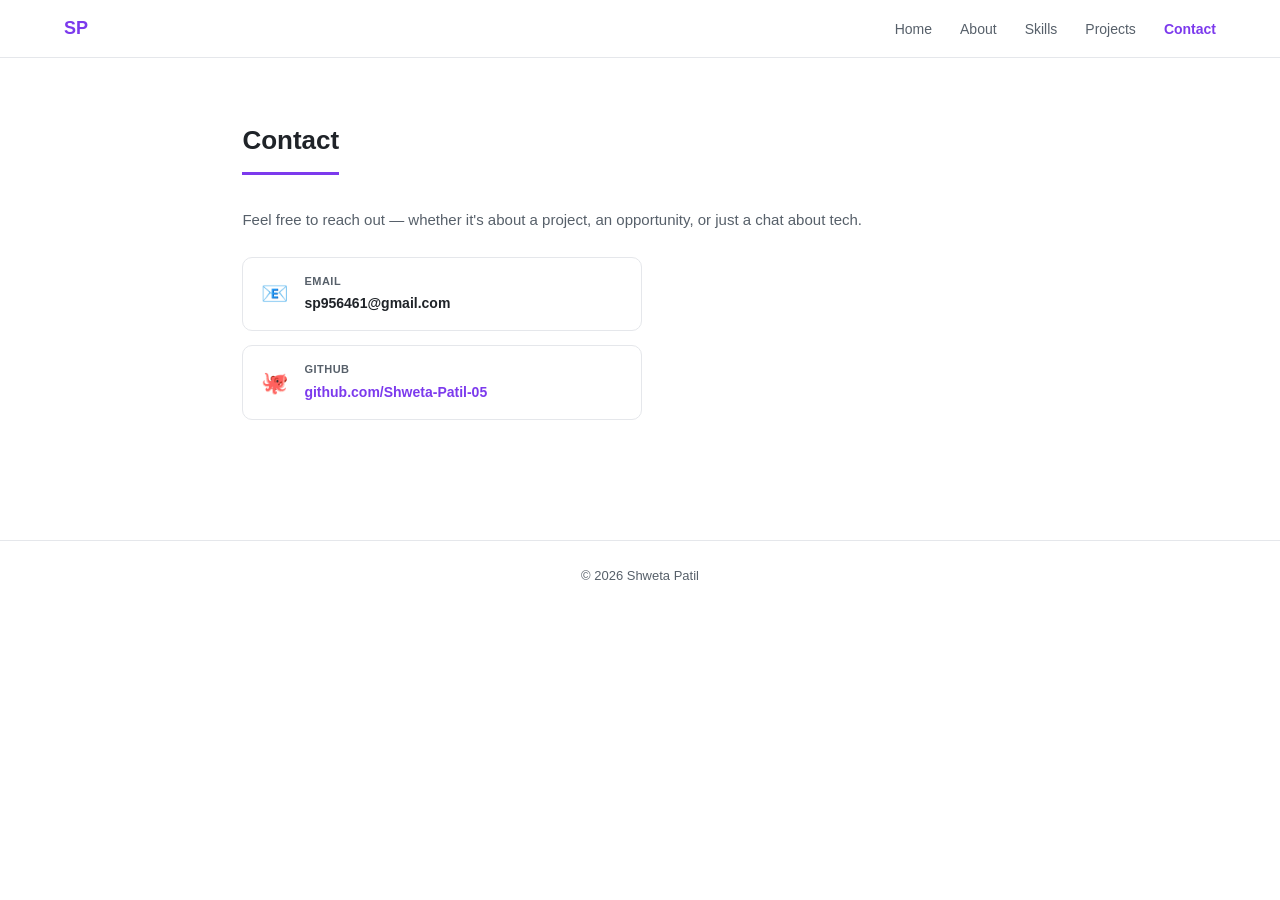
==== contact.html @ 14ac80b7 "added css and certificates" ====
<!DOCTYPE html>
<html lang="en">
<head>
  <meta charset="UTF-8" />
  <meta name="viewport" content="width=device-width, initial-scale=1.0"/>
  <title>Contact - Shweta Patil</title>
  <link rel="stylesheet" href="style.css" />
</head>
<body>

  <nav>
    <span class="logo">SP</span>
    <ul>
      <li><a href="index.html">Home</a></li>
      <li><a href="about.html">About</a></li>
      <li><a href="skills.html">Skills</a></li>
      <li><a href="projects.html">Projects</a></li>
      <li><a href="contact.html" class="active">Contact</a></li>
    </ul>
  </nav>

  <main class="page">
    <h2>Contact</h2>
    <p class="muted">Feel free to reach out — whether it's about a project, an opportunity, or just a chat about tech.</p>

    <div class="contact-list">
      <div class="contact-item">
        <span>📧</span>
        <div>
          <strong>Email</strong>
          <p>sp956461@gmail.com</p>
        </div>
      </div>
      <div class="contact-item">
        <span>🐙</span>
        <div>
          <strong>GitHub</strong>
          <p><a href="https://github.com/Shweta-Patil-05" target="_blank" style="color: #7c3aed;">github.com/Shweta-Patil-05</a></p>
        </div>
      </div>
    </div>
  </main>

  <footer>
    <p>© 2026 Shweta Patil</p>
  </footer>

</body>
</html>
---- style.css ----
* {
  box-sizing: border-box;
  margin: 0;
  padding: 0;
}

body {
  font-family: -apple-system, "Segoe UI", sans-serif;
  font-size: 15px;
  line-height: 1.7;
  color: #1f2328;
  background: #fff;
}

a {
  text-decoration: none;
  color: inherit;
}

ul {
  list-style: none;
}

/* Nav */
nav {
  display: flex;
  align-items: center;
  justify-content: space-between;
  padding: 0 5%;
  height: 58px;
  border-bottom: 1px solid #e5e7eb;
  position: sticky;
  top: 0;
  background: #fff;
  z-index: 10;
}

.logo {
  font-weight: 800;
  font-size: 18px;
  color: #7c3aed;
}

nav ul {
  display: flex;
  gap: 28px;
}

nav ul a {
  font-size: 14px;
  color: #57606a;
}

nav ul a:hover,
nav ul a.active {
  color: #7c3aed;
  font-weight: 600;
}

/* Hero */
.hero {
  display: flex;
  align-items: center;
  justify-content: space-between;
  padding: 80px 8%;
  min-height: 88vh;
  gap: 40px;
  background: #faf5ff;
}

.hero h1 {
  font-size: clamp(36px, 5vw, 58px);
  font-weight: 800;
  margin: 8px 0 10px;
}

.hero p {
  color: #57606a;
}

.hero .sub {
  font-size: 18px;
  font-weight: 600;
  color: #7c3aed;
  margin-bottom: 4px;
}

.btns {
  display: flex;
  gap: 12px;
  margin-top: 28px;
  flex-wrap: wrap;
}

.btn {
  padding: 10px 24px;
  border-radius: 8px;
  font-size: 14px;
  font-weight: 600;
  background: #7c3aed;
  color: #fff;
  border: 2px solid #7c3aed;
}

.btn:hover {
  background: #6d28d9;
  border-color: #6d28d9;
}

.btn.outline {
  background: transparent;
  color: #7c3aed;
}

.btn.outline:hover {
  background: #ede9fe;
}

.avatar {
  width: 200px;
  height: 200px;
  border-radius: 50%;
  border: 4px solid #7c3aed;
  background: #ede9fe;
  display: flex;
  align-items: center;
  justify-content: center;
  font-size: 60px;
  font-weight: 800;
  color: #7c3aed;
  flex-shrink: 0;
}

/* Page sections */
.page {
  padding: 60px 8%;
  max-width: 1000px;
  margin: 0 auto;
}

.page h2 {
  font-size: 26px;
  font-weight: 800;
  margin-bottom: 32px;
  padding-bottom: 10px;
  border-bottom: 3px solid #7c3aed;
  display: inline-block;
}

.muted {
  color: #57606a;
}

/* About cards */
.cards {
  display: grid;
  grid-template-columns: repeat(auto-fit, minmax(210px, 1fr));
  gap: 16px;
  margin-bottom: 40px;
}

.card {
  border: 1px solid #e5e7eb;
  border-radius: 10px;
  padding: 20px;
}

.card:hover {
  border-color: #7c3aed;
}

.card h3 {
  font-size: 14px;
  font-weight: 700;
  margin-bottom: 8px;
}

.card p {
  font-size: 13.5px;
  color: #57606a;
}

/* Tags */
.tags-section h3 {
  font-size: 15px;
  font-weight: 700;
  margin-bottom: 12px;
}

.tags {
  display: flex;
  flex-wrap: wrap;
  gap: 8px;
}

.tags span {
  background: #ede9fe;
  color: #7c3aed;
  font-size: 13px;
  font-weight: 600;
  padding: 4px 14px;
  border-radius: 20px;
}

.tags.learning span {
  background: #eff6ff;
  color: #3b82f6;
}

/* Certificates */
.cert-grid {
  display: grid;
  grid-template-columns: repeat(auto-fit, minmax(240px, 1fr));
  gap: 16px;
}

.cert-card {
  border: 1px solid #e5e7eb;
  border-radius: 10px;
  padding: 18px 20px;
  overflow: hidden;
}

.cert-img {
  width: 100%;
  border-radius: 6px;
  margin-bottom: 12px;
  display: block;
}

.cert-card:hover {
  border-color: #7c3aed;
}

.cert-issuer {
  font-size: 11px;
  font-weight: 700;
  text-transform: uppercase;
  letter-spacing: 0.5px;
  color: #57606a;
  margin-bottom: 6px;
}

.cert-name {
  font-size: 14px;
  font-weight: 600;
  color: #1f2328;
  margin-bottom: 6px;
}

.cert-meta {
  font-size: 12px;
  color: #57606a;
}

/* Skills */
.skill-groups {
  display: grid;
  grid-template-columns: repeat(auto-fit, minmax(260px, 1fr));
  gap: 24px;
}

.skill-group {
  border: 1px solid #e5e7eb;
  border-radius: 10px;
  padding: 20px;
}

.skill-group h3 {
  font-size: 13px;
  font-weight: 700;
  text-transform: uppercase;
  letter-spacing: 0.6px;
  color: #7c3aed;
  margin-bottom: 16px;
}

.bar-item {
  margin-bottom: 12px;
}

.bar-item span {
  display: block;
  font-size: 13.5px;
  margin-bottom: 5px;
}

.bar {
  height: 6px;
  background: #e5e7eb;
  border-radius: 4px;
  overflow: hidden;
}

.bar div {
  height: 100%;
  background: linear-gradient(90deg, #7c3aed, #3b82f6);
  border-radius: 4px;
}

/* Projects */
.projects {
  display: grid;
  grid-template-columns: repeat(auto-fit, minmax(280px, 1fr));
  gap: 20px;
}

.project {
  border: 1px solid #e5e7eb;
  border-radius: 12px;
  padding: 24px;
}

.project:hover {
  border-color: #7c3aed;
}

.project-top {
  display: flex;
  align-items: center;
  justify-content: space-between;
  margin-bottom: 12px;
  flex-wrap: wrap;
  gap: 8px;
}

.icon {
  font-size: 28px;
}

.tech-tags {
  display: flex;
  flex-wrap: wrap;
  gap: 6px;
}

.tech-tags span {
  background: #eff6ff;
  color: #3b82f6;
  font-size: 12px;
  font-weight: 600;
  padding: 3px 10px;
  border-radius: 20px;
}

.project h3 {
  font-size: 16px;
  font-weight: 700;
  margin-bottom: 8px;
}

.project p {
  font-size: 13.5px;
  color: #57606a;
  margin-bottom: 12px;
}

.project ul {
  list-style: none;
  border-top: 1px solid #e5e7eb;
  padding-top: 12px;
  display: flex;
  flex-direction: column;
  gap: 5px;
}

.project ul li {
  font-size: 13px;
  padding-left: 14px;
  position: relative;
}

.project ul li::before {
  content: '▸';
  position: absolute;
  left: 0;
  color: #7c3aed;
  font-size: 11px;
}

.status-badge {
  font-size: 11px;
  font-weight: 700;
  padding: 3px 10px;
  border-radius: 20px;
}

.status-badge.in-progress {
  background: #fef9c3;
  color: #a16207;
}

/* Contact */
.contact-list {
  display: flex;
  flex-direction: column;
  gap: 14px;
  margin-top: 24px;
}

.contact-item {
  display: flex;
  align-items: center;
  gap: 16px;
  border: 1px solid #e5e7eb;
  border-radius: 10px;
  padding: 14px 18px;
  max-width: 400px;
}

.contact-item:hover {
  border-color: #7c3aed;
}

.contact-item span {
  font-size: 22px;
}

.contact-item strong {
  display: block;
  font-size: 11px;
  text-transform: uppercase;
  letter-spacing: 0.5px;
  color: #57606a;
  margin-bottom: 2px;
}

.contact-item p {
  font-size: 14px;
  font-weight: 600;
}

/* Footer */
footer {
  text-align: center;
  padding: 24px;
  font-size: 13px;
  color: #57606a;
  border-top: 1px solid #e5e7eb;
  margin-top: 60px;
}

/* Mobile */
@media (max-width: 700px) {
  .hero {
    flex-direction: column-reverse;
    padding: 50px 6%;
    text-align: center;
    min-height: auto;
  }

  .btns {
    justify-content: center;
  }

  .avatar {
    width: 140px;
    height: 140px;
    font-size: 42px;
  }

  .page {
    padding: 40px 6%;
  }

  nav ul {
    gap: 16px;
  }
}

@media (max-width: 460px) {
  nav ul {
    display: none;
  }
}
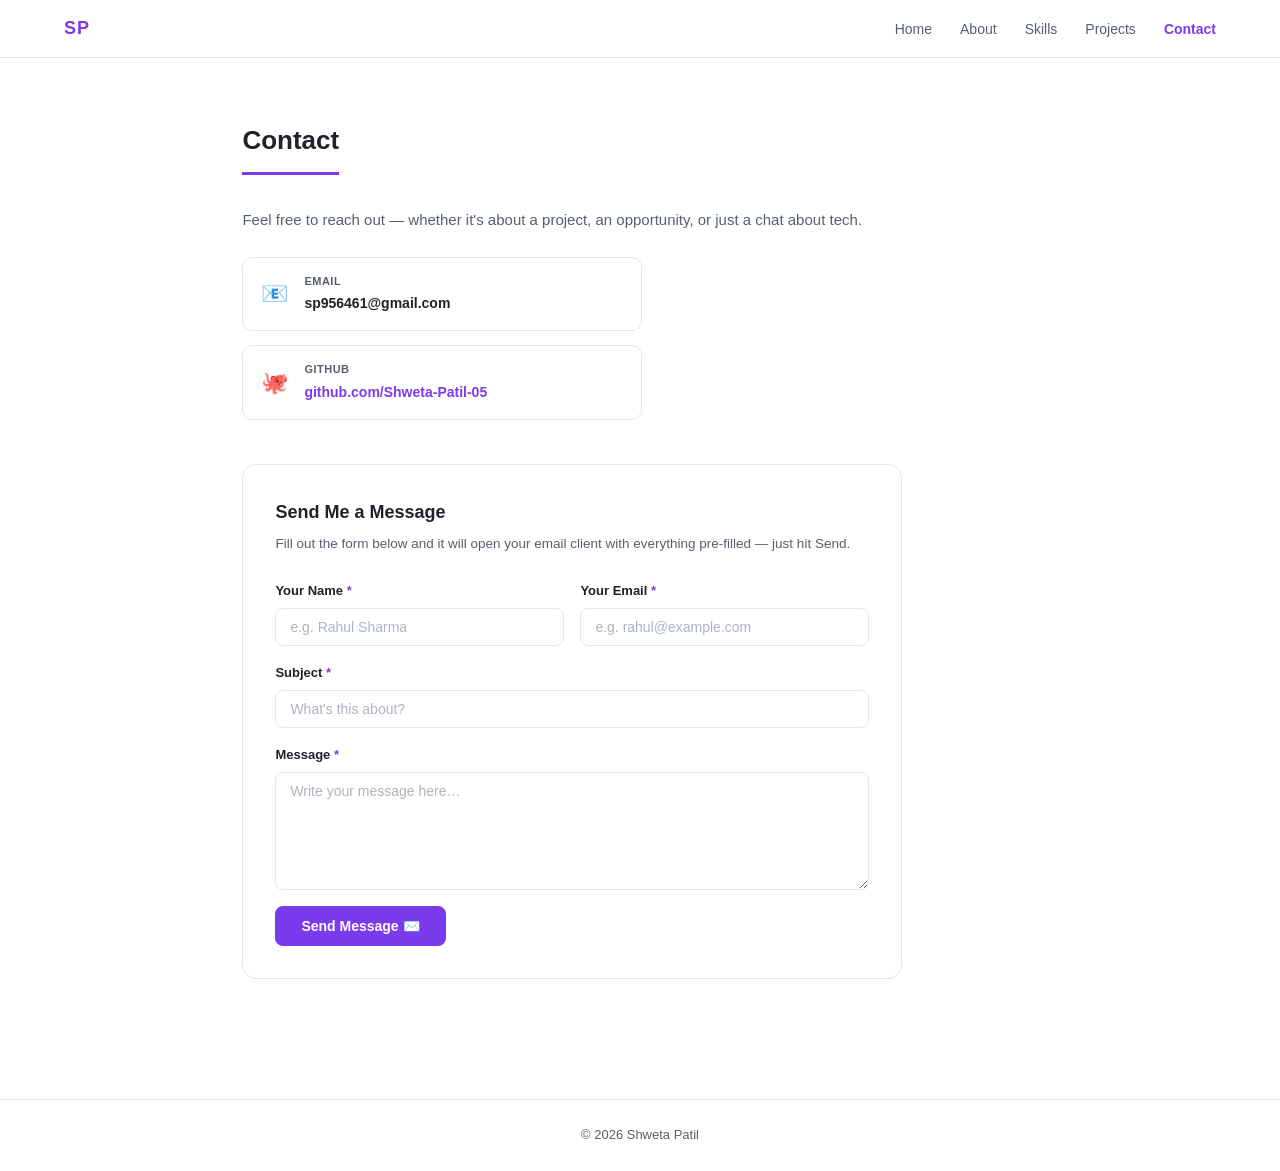
==== commit 6a0b0575: "added contact form and expanded home page sections" ====
--- a/contact.html
+++ b/contact.html
@@ -39,10 +39,54 @@
         </div>
       </div>
     </div>
+
+    <!-- CONTACT FORM -->
+    <div class="contact-form-wrap">
+      <h3 class="form-heading">Send Me a Message</h3>
+      <p class="muted" style="margin-bottom:24px; font-size:13.5px;">
+        Fill out the form below and it will open your email client with everything pre-filled — just hit Send.
+      </p>
+      <form class="contact-form" id="contactForm">
+        <div class="form-row">
+          <div class="form-group">
+            <label for="senderName">Your Name <span class="req">*</span></label>
+            <input type="text" id="senderName" name="senderName" placeholder="e.g. Rahul Sharma" required />
+          </div>
+          <div class="form-group">
+            <label for="senderEmail">Your Email <span class="req">*</span></label>
+            <input type="email" id="senderEmail" name="senderEmail" placeholder="e.g. rahul@example.com" required />
+          </div>
+        </div>
+        <div class="form-group">
+          <label for="subject">Subject <span class="req">*</span></label>
+          <input type="text" id="subject" name="subject" placeholder="What's this about?" required />
+        </div>
+        <div class="form-group">
+          <label for="message">Message <span class="req">*</span></label>
+          <textarea id="message" name="message" rows="6" placeholder="Write your message here…" required></textarea>
+        </div>
+        <button type="submit" class="btn">Send Message ✉️</button>
+      </form>
+    </div>
+
+    <script>
+      document.getElementById('contactForm').addEventListener('submit', function(e) {
+        e.preventDefault();
+        var name    = document.getElementById('senderName').value.trim();
+        var email   = document.getElementById('senderEmail').value.trim();
+        var subject = document.getElementById('subject').value.trim();
+        var message = document.getElementById('message').value.trim();
+        var body    = 'Name: ' + name + '\nEmail: ' + email + '\n\n' + message;
+        var mailto  = 'mailto:sp956461@gmail.com'
+                    + '?subject=' + encodeURIComponent(subject)
+                    + '&body='    + encodeURIComponent(body);
+        window.location.href = mailto;
+      });
+    </script>
   </main>
 
   <footer>
-    <p>© 2026 Shweta Patil</p>
+    <p>&copy; 2026 Shweta Patil</p>
   </footer>
 
 </body>
--- a/style.css
+++ b/style.css
@@ -1,15 +1,15 @@
 * {
-  box-sizing: border-box;
   margin: 0;
   padding: 0;
+  box-sizing: border-box;
 }
 
 body {
-  font-family: -apple-system, "Segoe UI", sans-serif;
+  font-family: 'Segoe UI', Arial, sans-serif;
   font-size: 15px;
   line-height: 1.7;
   color: #1f2328;
-  background: #fff;
+  background-color: #ffffff;
 }
 
 a {
@@ -21,61 +21,77 @@
   list-style: none;
 }
 
-/* Nav */
+/* NAVBAR */
+
 nav {
   display: flex;
   align-items: center;
   justify-content: space-between;
-  padding: 0 5%;
+  padding-left: 5%;
+  padding-right: 5%;
   height: 58px;
   border-bottom: 1px solid #e5e7eb;
+  background-color: #ffffff;
   position: sticky;
-  top: 0;
-  background: #fff;
-  z-index: 10;
+  top: 0px;
+  z-index: 100;
 }
 
 .logo {
   font-weight: 800;
   font-size: 18px;
   color: #7c3aed;
+  letter-spacing: 1px;
 }
 
 nav ul {
   display: flex;
   gap: 28px;
-}
-
-nav ul a {
+  align-items: center;
+}
+
+nav ul li a {
   font-size: 14px;
   color: #57606a;
-}
-
-nav ul a:hover,
-nav ul a.active {
-  color: #7c3aed;
-  font-weight: 600;
-}
-
-/* Hero */
+  font-weight: 500;
+  transition: color 0.2s;
+}
+
+nav ul li a:hover {
+  color: #7c3aed;
+  font-weight: 600;
+}
+
+nav ul li a.active {
+  color: #7c3aed;
+  font-weight: 600;
+}
+
+/* HERO */
+
 .hero {
   display: flex;
+  flex-direction: row;
   align-items: center;
   justify-content: space-between;
+  gap: 40px;
   padding: 80px 8%;
   min-height: 88vh;
-  gap: 40px;
-  background: #faf5ff;
+  background-color: #faf5ff;
+}
+
+.hero p:first-child {
+  font-size: 16px;
+  color: #57606a;
 }
 
 .hero h1 {
-  font-size: clamp(36px, 5vw, 58px);
+  font-size: 56px;
   font-weight: 800;
-  margin: 8px 0 10px;
-}
-
-.hero p {
-  color: #57606a;
+  color: #1f2328;
+  margin-top: 8px;
+  margin-bottom: 10px;
+  line-height: 1.1;
 }
 
 .hero .sub {
@@ -83,37 +99,47 @@
   font-weight: 600;
   color: #7c3aed;
   margin-bottom: 4px;
+  display: block;
+}
+
+.hero .muted {
+  font-size: 14px;
+  color: #57606a;
 }
 
 .btns {
   display: flex;
+  flex-direction: row;
+  flex-wrap: wrap;
   gap: 12px;
   margin-top: 28px;
-  flex-wrap: wrap;
 }
 
 .btn {
+  display: inline-block;
   padding: 10px 24px;
   border-radius: 8px;
   font-size: 14px;
   font-weight: 600;
-  background: #7c3aed;
-  color: #fff;
+  background-color: #7c3aed;
+  color: #ffffff;
   border: 2px solid #7c3aed;
+  cursor: pointer;
+  transition: background-color 0.2s, border-color 0.2s;
 }
 
 .btn:hover {
-  background: #6d28d9;
+  background-color: #6d28d9;
   border-color: #6d28d9;
 }
 
 .btn.outline {
-  background: transparent;
+  background-color: transparent;
   color: #7c3aed;
 }
 
 .btn.outline:hover {
-  background: #ede9fe;
+  background-color: #ede9fe;
 }
 
 .avatar {
@@ -121,7 +147,7 @@
   height: 200px;
   border-radius: 50%;
   border: 4px solid #7c3aed;
-  background: #ede9fe;
+  background-color: #ede9fe;
   display: flex;
   align-items: center;
   justify-content: center;
@@ -131,16 +157,22 @@
   flex-shrink: 0;
 }
 
-/* Page sections */
+/* PAGE LAYOUT */
+
 .page {
-  padding: 60px 8%;
+  padding-top: 60px;
+  padding-bottom: 60px;
+  padding-left: 8%;
+  padding-right: 8%;
   max-width: 1000px;
-  margin: 0 auto;
+  margin-left: auto;
+  margin-right: auto;
 }
 
 .page h2 {
   font-size: 26px;
   font-weight: 800;
+  color: #1f2328;
   margin-bottom: 32px;
   padding-bottom: 10px;
   border-bottom: 3px solid #7c3aed;
@@ -151,7 +183,8 @@
   color: #57606a;
 }
 
-/* About cards */
+/* ABOUT CARDS */
+
 .cards {
   display: grid;
   grid-template-columns: repeat(auto-fit, minmax(210px, 1fr));
@@ -163,6 +196,8 @@
   border: 1px solid #e5e7eb;
   border-radius: 10px;
   padding: 20px;
+  background-color: #ffffff;
+  transition: border-color 0.2s;
 }
 
 .card:hover {
@@ -173,6 +208,7 @@
   font-size: 14px;
   font-weight: 700;
   margin-bottom: 8px;
+  color: #1f2328;
 }
 
 .card p {
@@ -180,21 +216,28 @@
   color: #57606a;
 }
 
-/* Tags */
+/* TAGS */
+
+.tags-section {
+  margin-top: 32px;
+}
+
 .tags-section h3 {
   font-size: 15px;
   font-weight: 700;
   margin-bottom: 12px;
+  color: #1f2328;
 }
 
 .tags {
   display: flex;
   flex-wrap: wrap;
   gap: 8px;
+  margin-bottom: 24px;
 }
 
 .tags span {
-  background: #ede9fe;
+  background-color: #ede9fe;
   color: #7c3aed;
   font-size: 13px;
   font-weight: 600;
@@ -203,35 +246,40 @@
 }
 
 .tags.learning span {
-  background: #eff6ff;
+  background-color: #eff6ff;
   color: #3b82f6;
 }
 
-/* Certificates */
+/* CERTIFICATES */
+
 .cert-grid {
   display: grid;
   grid-template-columns: repeat(auto-fit, minmax(240px, 1fr));
   gap: 16px;
+  margin-top: 8px;
 }
 
 .cert-card {
   border: 1px solid #e5e7eb;
   border-radius: 10px;
   padding: 18px 20px;
+  background-color: #ffffff;
   overflow: hidden;
+  transition: border-color 0.2s;
+}
+
+.cert-card:hover {
+  border-color: #7c3aed;
 }
 
 .cert-img {
   width: 100%;
+  height: auto;
   border-radius: 6px;
   margin-bottom: 12px;
   display: block;
 }
 
-.cert-card:hover {
-  border-color: #7c3aed;
-}
-
 .cert-issuer {
   font-size: 11px;
   font-weight: 700;
@@ -246,6 +294,7 @@
   font-weight: 600;
   color: #1f2328;
   margin-bottom: 6px;
+  line-height: 1.4;
 }
 
 .cert-meta {
@@ -253,7 +302,8 @@
   color: #57606a;
 }
 
-/* Skills */
+/* SKILLS */
+
 .skill-groups {
   display: grid;
   grid-template-columns: repeat(auto-fit, minmax(260px, 1fr));
@@ -264,6 +314,7 @@
   border: 1px solid #e5e7eb;
   border-radius: 10px;
   padding: 20px;
+  background-color: #ffffff;
 }
 
 .skill-group h3 {
@@ -283,22 +334,25 @@
   display: block;
   font-size: 13.5px;
   margin-bottom: 5px;
+  color: #1f2328;
 }
 
 .bar {
   height: 6px;
-  background: #e5e7eb;
+  width: 100%;
+  background-color: #e5e7eb;
   border-radius: 4px;
   overflow: hidden;
 }
 
 .bar div {
   height: 100%;
-  background: linear-gradient(90deg, #7c3aed, #3b82f6);
+  background: linear-gradient(to right, #7c3aed, #3b82f6);
   border-radius: 4px;
 }
 
-/* Projects */
+/* PROJECTS */
+
 .projects {
   display: grid;
   grid-template-columns: repeat(auto-fit, minmax(280px, 1fr));
@@ -309,6 +363,8 @@
   border: 1px solid #e5e7eb;
   border-radius: 12px;
   padding: 24px;
+  background-color: #ffffff;
+  transition: border-color 0.2s;
 }
 
 .project:hover {
@@ -317,6 +373,7 @@
 
 .project-top {
   display: flex;
+  flex-direction: row;
   align-items: center;
   justify-content: space-between;
   margin-bottom: 12px;
@@ -326,16 +383,18 @@
 
 .icon {
   font-size: 28px;
+  line-height: 1;
 }
 
 .tech-tags {
   display: flex;
   flex-wrap: wrap;
   gap: 6px;
+  margin-top: 12px;
 }
 
 .tech-tags span {
-  background: #eff6ff;
+  background-color: #eff6ff;
   color: #3b82f6;
   font-size: 12px;
   font-weight: 600;
@@ -346,6 +405,7 @@
 .project h3 {
   font-size: 16px;
   font-weight: 700;
+  color: #1f2328;
   margin-bottom: 8px;
 }
 
@@ -353,6 +413,7 @@
   font-size: 13.5px;
   color: #57606a;
   margin-bottom: 12px;
+  line-height: 1.6;
 }
 
 .project ul {
@@ -366,6 +427,7 @@
 
 .project ul li {
   font-size: 13px;
+  color: #1f2328;
   padding-left: 14px;
   position: relative;
 }
@@ -373,9 +435,10 @@
 .project ul li::before {
   content: '▸';
   position: absolute;
-  left: 0;
+  left: 0px;
   color: #7c3aed;
   font-size: 11px;
+  top: 2px;
 }
 
 .status-badge {
@@ -386,11 +449,167 @@
 }
 
 .status-badge.in-progress {
-  background: #fef9c3;
+  background-color: #fef9c3;
   color: #a16207;
 }
 
-/* Contact */
+/* HOME — STATS STRIP */
+
+.stats-strip {
+  display: flex;
+  flex-wrap: wrap;
+  justify-content: center;
+  gap: 0;
+  background-color: #7c3aed;
+}
+
+.stat {
+  display: flex;
+  flex-direction: column;
+  align-items: center;
+  padding: 28px 40px;
+  flex: 1 1 140px;
+  border-right: 1px solid rgba(255,255,255,0.15);
+}
+
+.stat:last-child {
+  border-right: none;
+}
+
+.stat-num {
+  font-size: 32px;
+  font-weight: 800;
+  color: #ffffff;
+  line-height: 1.1;
+}
+
+.stat-label {
+  font-size: 12px;
+  font-weight: 600;
+  color: rgba(255,255,255,0.75);
+  text-transform: uppercase;
+  letter-spacing: 0.5px;
+  margin-top: 4px;
+}
+
+/* HOME — SECTIONS */
+
+.home-section {
+  padding: 60px 8%;
+}
+
+.home-section.alt-bg {
+  background-color: #faf5ff;
+}
+
+.section-heading {
+  font-size: 22px;
+  font-weight: 800;
+  color: #1f2328;
+  margin-bottom: 28px;
+  padding-bottom: 10px;
+  border-bottom: 3px solid #7c3aed;
+  display: inline-block;
+}
+
+/* HOME — ABOUT SNAPSHOT */
+
+.home-about {
+  max-width: 680px;
+}
+
+.home-about p {
+  color: #57606a;
+  font-size: 15px;
+  line-height: 1.8;
+  margin-bottom: 12px;
+}
+
+/* HOME — HIGHLIGHTS */
+
+.highlight-grid {
+  display: grid;
+  grid-template-columns: repeat(auto-fit, minmax(220px, 1fr));
+  gap: 18px;
+}
+
+.highlight-card {
+  border: 1px solid #e5e7eb;
+  border-radius: 12px;
+  padding: 24px 20px;
+  background-color: #ffffff;
+  transition: border-color 0.2s;
+}
+
+.highlight-card:hover {
+  border-color: #7c3aed;
+}
+
+.highlight-icon {
+  font-size: 28px;
+  margin-bottom: 12px;
+  line-height: 1;
+}
+
+.highlight-card h3 {
+  font-size: 15px;
+  font-weight: 700;
+  color: #1f2328;
+  margin-bottom: 8px;
+}
+
+.highlight-card p {
+  font-size: 13.5px;
+  color: #57606a;
+  line-height: 1.6;
+}
+
+/* HOME — QUICK LINKS */
+
+.quick-links {
+  display: grid;
+  grid-template-columns: repeat(auto-fit, minmax(200px, 1fr));
+  gap: 16px;
+}
+
+.quick-link-card {
+  display: flex;
+  flex-direction: column;
+  align-items: flex-start;
+  gap: 6px;
+  border: 1px solid #e5e7eb;
+  border-radius: 12px;
+  padding: 24px 20px;
+  background-color: #ffffff;
+  color: #1f2328;
+  transition: border-color 0.2s, background-color 0.2s;
+  text-decoration: none;
+}
+
+.quick-link-card:hover {
+  border-color: #7c3aed;
+  background-color: #faf5ff;
+}
+
+.quick-link-card span {
+  font-size: 26px;
+  line-height: 1;
+  margin-bottom: 4px;
+}
+
+.quick-link-card strong {
+  font-size: 15px;
+  font-weight: 700;
+}
+
+.quick-link-card p {
+  font-size: 13px;
+  color: #57606a;
+  margin: 0;
+}
+
+/* CONTACT */
+
 .contact-list {
   display: flex;
   flex-direction: column;
@@ -400,12 +619,15 @@
 
 .contact-item {
   display: flex;
+  flex-direction: row;
   align-items: center;
   gap: 16px;
   border: 1px solid #e5e7eb;
   border-radius: 10px;
   padding: 14px 18px;
   max-width: 400px;
+  background-color: #ffffff;
+  transition: border-color 0.2s;
 }
 
 .contact-item:hover {
@@ -414,6 +636,7 @@
 
 .contact-item span {
   font-size: 22px;
+  flex-shrink: 0;
 }
 
 .contact-item strong {
@@ -423,24 +646,96 @@
   letter-spacing: 0.5px;
   color: #57606a;
   margin-bottom: 2px;
+  font-weight: 700;
 }
 
 .contact-item p {
   font-size: 14px;
   font-weight: 600;
-}
-
-/* Footer */
+  color: #1f2328;
+}
+
+/* CONTACT FORM */
+
+.contact-form-wrap {
+  margin-top: 44px;
+  padding: 32px;
+  border: 1px solid #e5e7eb;
+  border-radius: 14px;
+  background-color: #ffffff;
+  max-width: 660px;
+}
+
+.form-heading {
+  font-size: 18px;
+  font-weight: 800;
+  color: #1f2328;
+  margin-bottom: 6px;
+}
+
+.form-row {
+  display: grid;
+  grid-template-columns: 1fr 1fr;
+  gap: 16px;
+}
+
+.form-group {
+  display: flex;
+  flex-direction: column;
+  gap: 6px;
+  margin-bottom: 16px;
+}
+
+.form-group label {
+  font-size: 13px;
+  font-weight: 600;
+  color: #1f2328;
+}
+
+.req {
+  color: #7c3aed;
+}
+
+.form-group input,
+.form-group textarea {
+  width: 100%;
+  padding: 10px 14px;
+  border: 1px solid #e5e7eb;
+  border-radius: 8px;
+  font-size: 14px;
+  font-family: inherit;
+  color: #1f2328;
+  background-color: #ffffff;
+  outline: none;
+  transition: border-color 0.2s;
+  resize: vertical;
+}
+
+.form-group input:focus,
+.form-group textarea:focus {
+  border-color: #7c3aed;
+  box-shadow: 0 0 0 3px rgba(124,58,237,0.1);
+}
+
+.form-group input::placeholder,
+.form-group textarea::placeholder {
+  color: #adb5bd;
+}
+
+/* FOOTER */
+
 footer {
   text-align: center;
-  padding: 24px;
+  padding-top: 24px;
+  padding-bottom: 24px;
   font-size: 13px;
   color: #57606a;
   border-top: 1px solid #e5e7eb;
   margin-top: 60px;
 }
 
-/* Mobile */
+/* RESPONSIVE */
+
 @media (max-width: 700px) {
   .hero {
     flex-direction: column-reverse;
@@ -449,6 +744,10 @@
     min-height: auto;
   }
 
+  .hero h1 {
+    font-size: 38px;
+  }
+
   .btns {
     justify-content: center;
   }
@@ -460,11 +759,34 @@
   }
 
   .page {
-    padding: 40px 6%;
+    padding-top: 40px;
+    padding-bottom: 40px;
+    padding-left: 6%;
+    padding-right: 6%;
   }
 
   nav ul {
     gap: 16px;
+  }
+
+  .contact-item {
+    max-width: 100%;
+  }
+
+  .form-row {
+    grid-template-columns: 1fr;
+  }
+
+  .contact-form-wrap {
+    padding: 20px 16px;
+  }
+
+  .stat {
+    padding: 20px 24px;
+  }
+
+  .home-section {
+    padding: 40px 6%;
   }
 }
 
